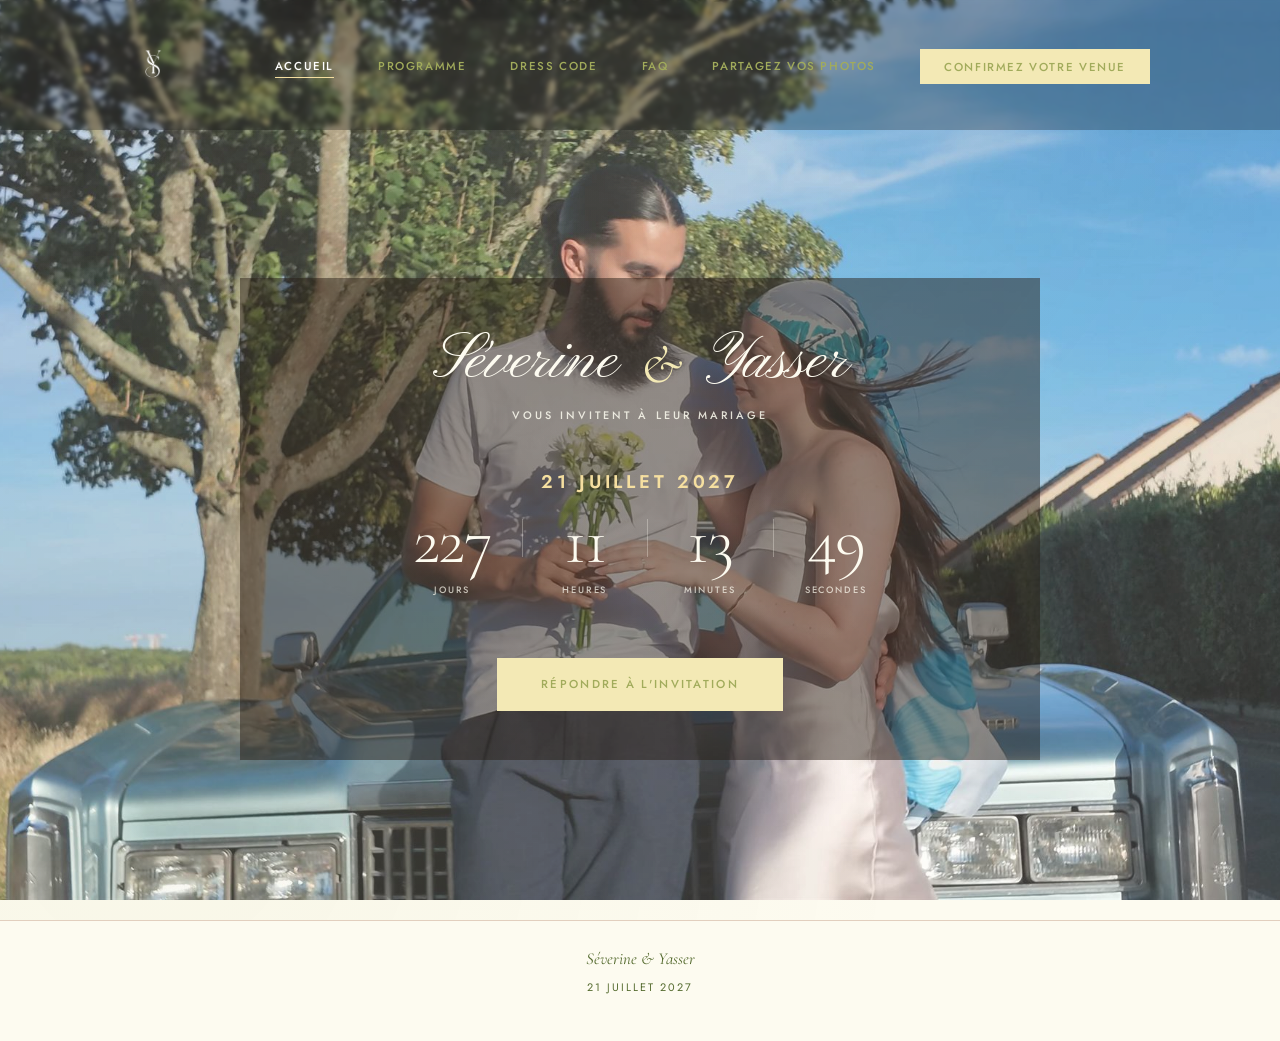
==== index.html @ d3757c20 "Header page d'accueil : fond noir 25% + flou au lieu du degrade Co-Authored-By: Claude Sonnet 5 <nor" ====
<!DOCTYPE html>
<html lang="fr">
<head>
  <meta charset="UTF-8">
  <meta name="viewport" content="width=device-width, initial-scale=1.0">
  <meta name="description" content="Mariage de Séverine et Yasser — 21 juillet 2027, Provence">
  <title>Séverine &amp; Yasser — Mariage</title>
  <link rel="preconnect" href="https://fonts.googleapis.com">
  <link rel="preconnect" href="https://fonts.gstatic.com" crossorigin>
  <link href="https://fonts.googleapis.com/css2?family=Pinyon+Script&family=Cormorant+Garamond:ital,wght@0,300;0,400;0,500;1,300;1,400&family=Jost:wght@300;400;500&display=swap" rel="stylesheet">
  <link rel="stylesheet" href="css/style.css?v=49">
  <link rel="preload" as="image" href="image couv pc.jpg" fetchpriority="high">
  <link rel="icon" type="image/png" href="logo.png">
</head>
<body class="hero-bg">

  <video id="hero-video" class="plein-ecran" autoplay muted loop playsinline webkit-playsinline preload="auto" disablePictureInPicture disableRemotePlayback controlsList="nodownload nofullscreen noremoteplayback noplaybackrate" tabindex="-1" aria-hidden="true">
    <source src="vidéo couleur.mp4" type="video/mp4">
  </video>
  <picture>
    <img id="hero-fallback" class="plein-ecran image-fond" src="image couv pc.jpg" alt="" aria-hidden="true" fetchpriority="high" decoding="async">
  </picture>

  <!-- ========== HEADER ========== -->
  <header class="header" id="header">
    <div class="header__inner">
      <a href="index.html" class="header__logo"><img src="logo.png" alt="Séverine &amp; Yasser" class="header__logo-img"></a>

      <nav class="nav" id="nav" aria-label="Navigation principale">
        <ul class="nav__list">
          <li><a href="index.html"     class="nav__link active" aria-current="page">Accueil</a></li>
          <li><a href="programme.html" class="nav__link">Programme</a></li>
          <li><a href="dresscode.html" class="nav__link">Dress Code</a></li>
          <li><a href="faq.html"       class="nav__link">FAQ</a></li>
          <li><a href="photos.html"    class="nav__link">Partagez vos photos</a></li>
          <li><a href="rsvp.html"      class="nav__link nav__link--cta">Confirmez votre venue</a></li>
        </ul>
      </nav>

      <button class="nav__toggle" id="navToggle"
              aria-label="Ouvrir le menu"
              aria-expanded="false"
              aria-controls="nav">
        <span></span><span></span><span></span>
      </button>
    </div>
  </header>

  <!-- ========== HERO ========== -->
  <main>
    <section class="hero">
      <div class="hero__content">

        <!-- À PERSONNALISER : prénoms des mariés -->
        <h1 class="hero__names">
          <span class="hero__name hero__name--l">Séverine</span>
          <span class="amp">&amp;</span>
          <span class="hero__name hero__name--r">Yasser</span>
        </h1>

        <p class="hero__subtitle">vous invitent à leur mariage</p>

        <p class="hero__date">21 Juillet 2027</p>

        <!-- Compte à rebours (mis à jour par js/main.js) -->
        <div class="countdown" id="countdown" aria-live="polite" aria-label="Compte à rebours">
          <div class="countdown__item">
            <span class="countdown__number" id="cd-days">--</span>
            <span class="countdown__label">Jours</span>
          </div>
          <div class="countdown__item">
            <span class="countdown__number" id="cd-hours">--</span>
            <span class="countdown__label">Heures</span>
          </div>
          <div class="countdown__item">
            <span class="countdown__number" id="cd-minutes">--</span>
            <span class="countdown__label">Minutes</span>
          </div>
          <div class="countdown__item">
            <span class="countdown__number" id="cd-seconds">--</span>
            <span class="countdown__label">Secondes</span>
          </div>
        </div>

        <a href="rsvp.html" class="btn btn--primary">Répondre à l'invitation</a>

      </div>
    </section>
  </main>

  <!-- ========== FOOTER ========== -->
  <footer class="footer footer--no-yellow">
    <div class="footer__inner">
      <p class="footer__names">Séverine &amp; Yasser</p>
      <p class="footer__date">21 Juillet 2027</p>
    </div>
  </footer>

  <script src="js/main.js?v=16"></script>
</body>
</html>
---- css/style.css ----
/* ======================================================
   Variables — charte graphique officielle
   ====================================================== */
:root {
  /* Fond / neutres */
  --c-cream:          #FDFBF0;   /* ivoire — fond principal, cartes, zones de lecture */
  --c-champagne:       #F3E9B5;   /* jaune pâle — fond secondaire, encadrés, bandeaux */
  --c-champagne-h:     #EADC96;   /* champagne, survol / plus soutenu */
  --c-sand-border:     #E7DFC0;   /* bordure discrète, dérivée de la charte */

  /* Verts */
  --c-green:           #7EA86A;   /* vert doux — éléments naturels, nav secondaire */
  --c-green-h:         #6B9257;   /* vert doux, survol */
  --c-olive:           #A1AB5B;   /* vert olive — accents, détails (hors boutons/hover, voir jaune beurre) */
  --c-olive-h:         #8A9449;   /* vert olive, survol */

  /* Jaune beurre — boutons & indicateurs de survol (remplace le vert olive sur ces éléments) */
  --c-beurre:          #F5DFA0;
  --c-beurre-h:        #EFD589;

  /* Bleu pastel */
  --c-blue-pastel:     #ACD1D5;   /* bleu pastel — respirations, fonds doux */
  --c-blue-pastel-h:   #8FC0C5;   /* bleu pastel, plus soutenu */

  /* Terre cuite */
  --c-terracotta:      #954E2A;   /* terre cuite — accents chaleureux, séparateurs, décor */
  --c-terracotta-h:    #7A3F21;   /* terre cuite, plus profonde */

  /* Bleu roi — valeur déjà existante du site, conservée pour les titres/labels/boutons */
  --c-blue:            #114477;

  /* Texte courant */
  --c-text:            #000000;   /* corps de texte */
  --c-text-mid:        #000000;
  --c-text-muted:      #000000;
  --c-white:           #FFFFFF;

  --f-serif: 'Cormorant Garamond', Georgia, serif;
  --f-title: 'Pinyon Script', Georgia, serif;
  --f-sans:  'Jost', 'Helvetica Neue', Arial, sans-serif;

  --header-h: 130px;
  --max-w:    1100px;
  --ease:     cubic-bezier(0.25, 0, 0.25, 1);
}

/* ======================================================
   Reset & Base
   ====================================================== */
*, *::before, *::after { box-sizing: border-box; margin: 0; padding: 0; }

html {
  font-size: 16px;
  scroll-behavior: smooth;
  -webkit-font-smoothing: antialiased;
  -moz-osx-font-smoothing: grayscale;
  overflow-x: hidden;
}

body {
  font-family: var(--f-sans);
  font-weight: 400;
  color: var(--c-text);
  background: var(--c-cream);
  line-height: 1.7;
  overflow-x: hidden;
}

a    { color: inherit; text-decoration: none; }
ul   { list-style: none; }
img  { display: block; max-width: 100%; height: auto; }

/* ======================================================
   Image de fond plein écran (page d'accueil)
   ====================================================== */
.plein-ecran {
  position: fixed;   /* "fixed" plutôt que "absolute" : reste calée sur tout
                         l'écran même quand la page défile (le pied de page
                         est plus bas que 100vh, "absolute" aurait laissé
                         réapparaître le fond en bas de page) */
  top: 0;
  left: 0;
  width: 100%;
  height: 100%;
  object-fit: cover;
  z-index: -1;
}

.image-fond {
  opacity: 0.8;
}

/* Vidéo du hero : jamais de contrôles ni de bouton Play visibles,
   même si le navigateur tente d'en afficher un par défaut.
   Reste invisible (opacity:0) tant que la lecture n'est pas CONFIRMÉE
   par JS (classe .is-playing) — même si iOS affichait malgré tout un
   bouton natif sur l'élément vidéo lui-même, il resterait invisible
   puisque tout l'élément l'est. L'image de secours en dessous assure
   qu'il n'y a jamais d'écran noir entre-temps. */
video.plein-ecran {
  pointer-events: none;
  opacity: 0;
  transition: opacity 0.5s ease;
}
video.plein-ecran.is-playing {
  opacity: 0.8;
}
video.plein-ecran::-webkit-media-controls,
video.plein-ecran::-webkit-media-controls-start-playback-button,
video.plein-ecran::-webkit-media-controls-play-button,
video.plein-ecran::-webkit-media-controls-overlay-play-button {
  display: none !important;
  -webkit-appearance: none;
  opacity: 0 !important;
  pointer-events: none !important;
}

/* Image de secours (1er visuel du hero) : visible par défaut, recouvre
   la vidéo tant que la lecture n'est pas confirmée. Masquée en JS dès
   que la vidéo démarre réellement (évènement "playing") — jamais
   d'écran noir ni de bouton Play visible entre-temps. */
#hero-fallback {
  pointer-events: none;
  transition: opacity 0.5s ease;
}
#hero-fallback.is-hidden {
  opacity: 0;
}

/* ======================================================
   Header
   ====================================================== */
.header {
  position: fixed;
  top: 0; left: 0; right: 0;
  height: var(--header-h);
  z-index: 100;
  transition: background 0.4s var(--ease), box-shadow 0.4s var(--ease);
}

.header--scrolled {
  background: rgba(253, 251, 240, 0.97);
  backdrop-filter: blur(8px);
  -webkit-backdrop-filter: blur(8px);
  box-shadow: 0 1px 0 var(--c-sand-border);
}

.header__inner {
  max-width: var(--max-w);
  margin: 0 auto;
  height: 100%;
  padding: 0 2.5rem;
  display: flex;
  align-items: center;
  justify-content: space-between;
}

.header__logo {
  font-family: var(--f-serif);
  font-size: 1.55rem;
  font-weight: 500;
  letter-spacing: 0.1em;
  color: var(--c-olive);
  transition: opacity 0.2s;
  display: flex;
  align-items: center;
}

.header__logo:hover { opacity: 0.75; }

.header__logo-img {
  display: block;
  height: 96px;
  width: auto;
}

/* Page d'accueil — header sur fond sombre, logo inversé en blanc
   pour rester lisible (comme le texte de nav dans ce contexte),
   et conservé plus grand que sur les autres pages (même ratio
   qu'auparavant : +30% par rapport au logo de base) */
body.hero-bg .header__logo-img {
  filter: brightness(0) invert(1);
  height: 120px;
}

/* Taille du logo uniforme sur toutes les pages desktop */
.header__logo img,
.nav__logo img,
img[alt="Séverine & Yasser"] {
  height: 68px !important;
  width: auto !important;
}

.nav__list {
  display: flex;
  align-items: center;
  gap: 2.75rem;
}

.nav__link {
  font-family: var(--f-sans);
  font-size: 0.72rem;
  font-weight: 500;
  letter-spacing: 0.14em;
  text-transform: uppercase;
  color: var(--c-olive);
  position: relative;
  transition: color 0.2s;
}

.nav__link::after {
  content: '';
  position: absolute;
  bottom: -4px;
  left: 0;
  width: 0;
  height: 1px;
  background: var(--c-beurre);
  transition: width 0.3s var(--ease);
}

.nav__link:hover,
.nav__link.active { color: var(--c-white); }

.nav__link:hover::after,
.nav__link.active::after { width: 100%; }

.nav__link--cta {
  background: var(--c-champagne);
  color: var(--c-olive) !important;
  padding: 0.6rem 1.5rem;
  border-radius: 0;
  transition: background 0.2s;
}

.nav__link--cta::after { display: none; }
.nav__link--cta:hover { background: var(--c-champagne-h); }

/* Mobile toggle */
.nav__toggle {
  display: none;
  flex-direction: column;
  gap: 5px;
  background: none;
  border: none;
  cursor: pointer;
  padding: 4px;
}

.nav__toggle span {
  display: block;
  width: 24px;
  height: 1.5px;
  background: var(--c-olive);
  transition: transform 0.3s, opacity 0.3s;
  transform-origin: center;
}

.nav__toggle--open span:nth-child(1) { transform: translateY(6.5px) rotate(45deg); }
.nav__toggle--open span:nth-child(2) { opacity: 0; }
.nav__toggle--open span:nth-child(3) { transform: translateY(-6.5px) rotate(-45deg); }

/* ======================================================
   Hero animations
   ====================================================== */
@keyframes fadeUp {
  from { opacity: 0; transform: translateY(22px); }
  to   { opacity: 1; transform: translateY(0); }
}

/* ======================================================
   Hero
   ====================================================== */
.hero {
  min-height: 100svh;
  min-height: 100vh;
  display: flex;
  align-items: center;
  justify-content: center;
  padding: calc(var(--header-h) + 3rem) 2rem 5rem;
  position: relative;
  overflow: hidden;
}

.hero::before {
  content: '';
  position: absolute;
  inset: 0;
  background-image:
    radial-gradient(circle at 50% 0%, rgba(243, 233, 181, 0.08) 0%, transparent 60%),
    radial-gradient(circle at 12% 88%, rgba(161, 171, 91, 0.05) 0%, transparent 55%),
    radial-gradient(circle at 88% 10%, rgba(17, 68, 119, 0.04) 0%, transparent 55%);
  pointer-events: none;
}

.hero__content {
  text-align: center;
  max-width: 800px;
  width: 100%;
  position: relative;
  z-index: 1;
  display: flex;
  flex-direction: column;
  align-items: center;
}

/* ── Animation d'entrée séquencée du hero ──────────── */

/* Réinitialise le stagger générique */
.hero__content > * { opacity: 1; animation: none; }

/* 1 — Prénoms : Séverine depuis gauche, Yasser depuis droite (en premier, pour davantage de présence) */
.hero__names    { opacity: 1; animation: none; }

.hero__name--l {
  opacity: 0;
  animation: hSlideL 1s cubic-bezier(0.16, 1, 0.3, 1) 0.2s forwards;
  will-change: transform;
}
.hero__name--r {
  opacity: 0;
  animation: hSlideR 1s cubic-bezier(0.16, 1, 0.3, 1) 0.2s forwards;
  will-change: transform;
}

/* 2 — "et" : pop au centre */
.hero__names .amp {
  opacity: 0;
  animation: hPop 0.75s cubic-bezier(0.34, 1.2, 0.64, 1) 0.9s forwards;
  will-change: transform;
}

/* 3 — Sous-titre : fondu vers le haut, juste sous le titre */
.hero__subtitle {
  opacity: 0;
  animation: hUp 0.9s cubic-bezier(0.16, 1, 0.3, 1) 1.3s forwards;
}

/* 3bis — Date : juste après le sous-titre, juste avant le countdown */
.hero__date {
  opacity: 0;
  animation: hUp 0.9s cubic-bezier(0.16, 1, 0.3, 1) 1.5s forwards;
}

/* 4 — Countdown : rebond en cascade */
.hero .countdown        { opacity: 1; animation: none; }
.hero .countdown__item  {
  opacity: 0;
  animation: hBounce 0.9s cubic-bezier(0.34, 1.2, 0.64, 1) forwards;
  will-change: transform;
}
.hero .countdown__item:nth-child(1) { animation-delay: 1.7s; }
.hero .countdown__item:nth-child(2) { animation-delay: 1.86s; }
.hero .countdown__item:nth-child(3) { animation-delay: 2.02s; }
.hero .countdown__item:nth-child(4) { animation-delay: 2.18s; }

/* 5 — Bouton : apparaît en dernier */
.hero .btn {
  opacity: 0;
  animation: hUp 1s cubic-bezier(0.16, 1, 0.3, 1) 2.6s forwards;
  will-change: transform;
}

/* ── Keyframes ─────────────────────────────────────── */
@keyframes hFade {
  from { opacity: 0; }
  to   { opacity: 1; }
}
@keyframes hScale {
  from { opacity: 0;    transform: scale(0.82); }
  to   { opacity: 0.85; transform: scale(1); }
}
@keyframes hSlideL {
  from { opacity: 0; transform: translateX(-65px); }
  to   { opacity: 1; transform: translateX(0); }
}
@keyframes hSlideR {
  from { opacity: 0; transform: translateX(65px); }
  to   { opacity: 1; transform: translateX(0); }
}
@keyframes hPop {
  from { opacity: 0; transform: scale(0.5); }
  to   { opacity: 1; transform: scale(1); }
}
@keyframes hUp {
  from { opacity: 0; transform: translateY(22px); }
  to   { opacity: 1; transform: translateY(0); }
}
@keyframes hBounce {
  0%   { opacity: 0; transform: translateY(28px); }
  55%  { opacity: 1; transform: translateY(-6px); }
  78%  { transform: translateY(2px); }
  100% { opacity: 1; transform: translateY(0); }
}

/* Accessibilité — réduit les animations si l'utilisateur le demande */
@media (prefers-reduced-motion: reduce) {
  .hero__subtitle, .hero__date,
  .hero__name--l, .hero__name--r, .hero__names .amp,
  .hero .countdown__item, .hero .btn {
    animation-duration: 1ms !important;
    animation-delay:    0ms !important;
    opacity: 1 !important;
    transform: none !important;
  }
  .page-hero__bg {
    transform: none !important;
  }
}

.hero__subtitle {
  font-family: var(--f-sans);
  font-size: 0.68rem;
  font-weight: 500;
  letter-spacing: 0.28em;
  text-transform: uppercase;
  color: var(--c-text-muted);
  margin-top: 0.35rem;
  margin-bottom: 0.75rem;
}

.hero__date {
  font-family: var(--f-sans);
  font-size: clamp(0.95rem, 2.6vw, 1.15rem);
  font-weight: 600;
  letter-spacing: 0.2em;
  text-transform: uppercase;
  color: var(--c-olive);
  text-align: center;
  margin-top: 30px;
  margin-bottom: 5px;
}

.hero__names {
  font-family: var(--f-title);
  font-size: clamp(2rem, 6vw, 4rem) !important;
  font-weight: 400;
  line-height: 1.15;
  color: var(--c-olive);
  letter-spacing: -0.01em;
}

.hero__name {
  display: inline-block;
}

.hero__names .amp {
  display: inline-block;
  font-family: var(--f-serif);
  font-style: italic;
  color: var(--c-olive);
  font-weight: 400;
  font-size: 0.85em;
  vertical-align: middle;
  margin: 0 0.15em;
}

/* ======================================================
   Countdown
   ====================================================== */
.countdown {
  display: flex;
  flex-wrap: nowrap;
  justify-content: center;
  align-items: flex-start;
  margin-top: 5px;
  margin-bottom: 3.75rem;
  width: 100%;
}

.countdown__item {
  display: flex;
  flex-direction: column;
  align-items: center;
  min-width: 0;   /* laisse l'item rétrécir sous sa taille de contenu naturelle
                     plutôt que de forcer un passage à la ligne */
  padding: 0 clamp(0.3rem, 2.4vw, 2rem);
  position: relative;
}

.countdown__item + .countdown__item::before {
  content: '';
  position: absolute;
  left: 0;
  top: 12px;
  height: 38px;
  width: 1px;
  background: var(--c-sand-border);
}

.countdown__number {
  font-family: var(--f-serif);
  font-size: clamp(1.3rem, 7vw, 4.2rem);
  font-weight: 300;
  line-height: 1;
  color: var(--c-olive);
  letter-spacing: -0.02em;
  min-width: 2ch;
  text-align: center;
  white-space: nowrap;
}

.countdown__label {
  font-family: var(--f-sans);
  font-size: clamp(0.42rem, 1.6vw, 0.58rem);
  font-weight: 500;
  letter-spacing: 0.2em;
  text-transform: uppercase;
  color: var(--c-text-muted);
  margin-top: 0.5rem;
  white-space: nowrap;
}

.countdown__done {
  font-family: var(--f-serif);
  font-size: 1.6rem;
  font-style: italic;
  color: var(--c-olive);
  margin-bottom: 3.75rem;
}

/* ======================================================
   Buttons
   ====================================================== */
.btn {
  display: inline-block;
  font-family: var(--f-sans);
  font-size: 0.72rem;
  font-weight: 500;
  letter-spacing: 0.2em;
  text-transform: uppercase;
  padding: 1.05rem 2.75rem;
  border: none;
  cursor: pointer;
  transition: background 0.25s, color 0.25s, transform 0.15s;
}

.btn:active { transform: translateY(1px); }

.btn--primary {
  background: var(--c-champagne);
  color: var(--c-olive);
}

.btn--primary:hover { background: var(--c-champagne-h); }

.btn--outline {
  background: var(--c-blue-pastel);
  color: var(--c-white);
  border: 1px solid var(--c-blue-pastel);
}

.btn--outline:hover {
  background: #8ab5ba;
  border-color: #8ab5ba;
  color: var(--c-white);
}

/* ======================================================
   Page hero — image de fond plein écran (Programme, Dress Code,
   FAQ, RSVP, Partagez vos photos)
   ====================================================== */
.page-hero {
  position: relative;
  height: 100vh;
  display: flex;
  align-items: center;
  justify-content: center;
  overflow: hidden;
  margin-top: 0 !important;
  padding-top: 0 !important;
}

.page-hero__bg {
  position: absolute;
  /* Légèrement plus grand que le conteneur (débord de 10% en haut/bas)
     pour laisser de la marge au léger effet de parallaxe ci-dessous
     sans jamais laisser apparaître de bord vide */
  top: -10%;
  left: 0;
  width: 100%;
  height: 120%;
  max-width: none;
  object-fit: cover;
  object-position: center center;
  image-rendering: -webkit-optimize-contrast;
  will-change: transform;
  z-index: 0;
}

.page-hero__bg--programme {
  object-position: center 70% !important;
}

.page-hero::after {
  content: '';
  position: absolute;
  inset: 0;
  background: rgba(0, 0, 0, 0.45);
  z-index: 1;
}

.page-hero__title {
  position: relative;
  z-index: 2;
  max-width: 900px;
  padding: 0 1.5rem;
  margin: 0 auto;
  text-align: center;
  text-wrap: balance;
  font-family: var(--f-title);
  font-weight: 400;
  font-size: 52px;
  line-height: 1.15;
  color: var(--c-white);
}

@media (max-width: 768px) {
  .page-hero {
    height: 220px !important;
    overflow: hidden !important;
    position: relative !important;
    margin-top: 0 !important;
    padding-top: 0 !important;
  }
  .page-hero::after {
    background: rgba(0, 0, 0, 0.55);
    position: absolute !important;
    top: 0 !important;
    left: 0 !important;
    width: 100% !important;
    height: 100% !important;
  }
  .page-hero__title {
    font-size: 28px;
  }
  .page-hero__bg {
    position: absolute !important;
    top: 0 !important;
    left: 0 !important;
    width: 100% !important;
    height: 100% !important;
    object-fit: cover !important;
  }

  .header__logo img,
  .nav__logo img,
  img[alt="Séverine & Yasser"] {
    height: 52px !important;
    width: auto !important;
  }
}

/* Header transparent au sommet des pages à héros photo : logo et
   icône menu inversés en blanc pour rester lisibles sur l'image
   sombre (une fois "header--scrolled" actif, ils retrouvent leur
   traitement normal sur fond clair). Sur mobile, seuls le logo et
   l'icône sont concernés — le tiroir de menu, lui, garde un fond
   clair et doit donc garder un texte foncé (voir plus bas). */
body:has(.page-hero) .header:not(.header--scrolled) .header__logo-img {
  filter: brightness(0) invert(1);
}
body:has(.page-hero) .header:not(.header--scrolled) .nav__toggle span {
  background: var(--c-white);
}
@media (min-width: 769px) {
  body:has(.page-hero) .header:not(.header--scrolled) .nav__link {
    color: var(--c-white);
  }
}

/* ======================================================
   Page banner (inner pages)
   ====================================================== */
.page-banner {
  padding: calc(var(--header-h) + 5rem) 2rem 5rem;
  text-align: center;
  position: relative;
  background: linear-gradient(180deg, var(--c-champagne) 0%, var(--c-cream) 100%);
}

/* Programme, Dress Code, FAQ, RSVP, Photos — fond jaune beurre uni #F5DFA0, sans dégradé, identique partout */
.page-banner--programme,
.page-banner--dresscode,
.page-banner--faq,
.page-banner--rsvp,
.page-banner--photos {
  background: var(--c-beurre);
}
.page-banner--programme .page-banner__title {
  color: var(--c-olive);
}

/* Titre "Programme de la journée" — tenu sur une seule ligne, même
   police/taille/couleur/style sur tout le titre (voir .page-banner__title).
   Sélecteur à 2 classes pour primer sur .page-banner__title (même
   spécificité sinon, et .page-banner__title est déclaré plus bas). */
.page-banner__title--programme.page-banner__title {
  white-space: nowrap;
  font-size: clamp(1.35rem, 6vw, 5rem);
}

/* Mobile — même taille max que le titre de "Confirmez votre venue"
   (2.75rem), adaptée à la baisse sur les très petits écrans pour
   que la phrase plus longue tienne sans toucher les bords */
@media (max-width: 768px) {
  .page-banner__title--programme.page-banner__title {
    font-size: clamp(1.3rem, 9vw, 2.75rem);
  }
}

/* Programme, Dress Code, FAQ, RSVP, Photos — fond blanc uniforme, sans
   dégradé ni fond crème/beige, du bandeau jusqu'au footer (scopé à
   body.flat-bg pour ne pas affecter les autres pages). Le jaune beurre
   est réservé au footer uniquement (voir règle .footer de base). */
body.flat-bg {
  background: #FFFFFF;
}
body.flat-bg .page-banner,
body.flat-bg .section {
  background: #FFFFFF;
}
body.flat-bg .header--scrolled {
  background: #FFFFFF;
  backdrop-filter: none;
  -webkit-backdrop-filter: none;
}

.page-banner::after {
  content: '';
  position: absolute;
  bottom: 0;
  left: 50%;
  transform: translateX(-50%);
  width: 60px;
  height: 1px;
  background: var(--c-olive);
  opacity: 0.5;
}

/* Programme, Dress Code, FAQ, RSVP, Photos — la ligne de séparation est
   remplacée par la branche d'olivier déjà utilisée sur le site */
.page-banner--programme::after,
.page-banner--dresscode::after,
.page-banner--faq::after,
.page-banner--rsvp::after,
.page-banner--photos::after {
  display: none;
}

.page-banner__subtitle {
  /* Même police que la date de l'accueil (.hero__date) */
  font-family: var(--f-sans);
  font-size: 1.05rem;
  font-style: italic;
  font-weight: 400;
  color: var(--c-text-muted);
  letter-spacing: 0.03em;
  margin-top: 0.4rem;
}

.page-banner__olive {
  display: block;
  height: 112px;
  width: auto;
  margin: 1.5rem auto 0;
  background: none;
  opacity: 0.6;
  /* Le fichier source a un léger matte blanc sur ses bords semi-transparents ;
     multiply le fait disparaître dans le fond de la page sans retoucher l'image */
  mix-blend-mode: multiply;
}

/* Page Programme — olivier centré horizontalement et verticalement
   dans le bandeau, légèrement plus grand qu'ailleurs sur le site */
.page-banner--programme {
  display: flex;
  flex-direction: column;
  align-items: center;
  justify-content: center;
}

.page-banner--programme .page-banner__olive {
  height: 144px;
  margin: 2rem auto 0;
}

/* Programme, Dress Code, FAQ, RSVP, Photos — espace réduit entre l'olivier
   et le début du contenu (timeline / polaroïds / accordéon / formulaire) */
.page-banner--programme,
.page-banner--dresscode,
.page-banner--faq,
.page-banner--rsvp,
.page-banner--photos {
  padding-bottom: 0.25rem;
}

.page-banner--programme + .section,
.page-banner--dresscode + .section,
.page-banner--faq + .section,
.page-banner--rsvp + .rsvp-section,
.page-banner--photos + .section {
  padding-top: 0.25rem;
}

.page-banner--programme + .section .timeline {
  margin-top: 0.25rem;
}

.page-banner--dresscode + .section .polaroid-grid {
  margin-top: 0.25rem;
}

.page-banner--faq + .section .accordion {
  margin-top: 0.25rem;
}

.page-banner--photos + .section .photo-upload {
  margin-top: 0.25rem;
}

.page-banner__eyebrow {
  font-size: 0.68rem;
  font-weight: 500;
  letter-spacing: 0.28em;
  text-transform: uppercase;
  color: var(--c-olive);
  margin-bottom: 0.9rem;
}

.page-banner__title {
  font-family: var(--f-title);
  font-size: clamp(2.75rem, 7vw, 5rem);
  font-weight: 400;
  color: var(--c-olive);
  line-height: 1.1;
}

/* ======================================================
   Sections (inner pages)
   ====================================================== */
.section {
  max-width: var(--max-w);
  margin: 0 auto;
  padding: 5rem 2.5rem;
}

.section + .section {
  border-top: 1px solid var(--c-sand-border);
}

.section__label {
  font-size: 0.65rem;
  font-weight: 500;
  letter-spacing: 0.25em;
  text-transform: uppercase;
  color: var(--c-olive);
  margin-bottom: 0.75rem;
}

.section__title {
  font-family: var(--f-title);
  font-size: clamp(1.9rem, 4vw, 2.8rem);
  font-weight: 400;
  color: var(--c-olive);
  margin-bottom: 2rem;
  line-height: 1.15;
}

.section__body {
  font-size: 1rem;
  color: var(--c-text-mid);
  max-width: 600px;
  line-height: 1.8;
}

.section__body p + p { margin-top: 1rem; }

/* Info grid */
.info-grid {
  display: grid;
  grid-template-columns: repeat(auto-fit, minmax(260px, 1fr));
  gap: 2.5rem 4rem;
  margin-top: 3rem;
}

.info-block__label {
  font-size: 0.65rem;
  font-weight: 500;
  letter-spacing: 0.22em;
  text-transform: uppercase;
  color: var(--c-text-muted);
  margin-bottom: 0.4rem;
}

.info-block__value {
  font-family: var(--f-serif);
  font-size: 1.2rem;
  font-weight: 400;
  color: var(--c-olive);
  line-height: 1.4;
}

.info-block__detail {
  font-size: 0.88rem;
  color: var(--c-text-mid);
  margin-top: 0.25rem;
  line-height: 1.6;
}

/* Programme timeline */
.timeline {
  margin-top: 2.5rem;
  max-width: 640px;
}

.timeline__item {
  padding: 1.75rem 0;
  border-bottom: 1px solid var(--c-white);
}

.timeline__item:first-child { padding-top: 0; }
.timeline__item:last-child  { border-bottom: none; padding-bottom: 0; }

.timeline__heading {
  display: inline-flex;
  align-items: center;
  gap: 0.5rem;
  background: #ACD1D5;
  border-radius: 0;
  padding: 0.55rem 1rem;
  font-family: var(--f-serif);
  font-size: 1.1rem;
  font-weight: 400;
  color: var(--c-white);
  letter-spacing: 0.01em;
}

@media (max-width: 768px) {
  .timeline__heading {
    display: flex;
    width: 100%;
    box-sizing: border-box;
  }
}

.timeline__heading b {
  font-weight: 600;
}

.timeline__desc {
  font-size: 0.9rem;
  color: var(--c-text-mid);
  margin-top: 0.4rem;
  line-height: 1.65;
}

.timeline__map-link {
  display: inline-block;
  font-family: var(--f-sans);
  font-size: 0.62rem;
  font-weight: 500;
  letter-spacing: 0.14em;
  text-transform: uppercase;
  color: var(--c-olive);
  border: 1px solid var(--c-olive);
  padding: 0.5rem 1.1rem;
  margin-top: 0.7rem;
  transition: background 0.2s, color 0.2s;
}

.timeline__map-link:hover {
  background: var(--c-olive);
  color: var(--c-cream);
}

.timeline__item--venue .timeline__heading::before {
  content: '';
  flex-shrink: 0;
  width: 14px;
  height: 14px;
  background-image: url("data:image/svg+xml,%3Csvg xmlns='http://www.w3.org/2000/svg' viewBox='0 0 24 24' fill='none' stroke='%23FFFFFF' stroke-width='2' stroke-linecap='round' stroke-linejoin='round'%3E%3Cpath d='M12 21s-7-7.11-7-12a7 7 0 0 1 14 0c0 4.89-7 12-7 12z'/%3E%3Ccircle cx='12' cy='9' r='2.5'/%3E%3C/svg%3E");
  background-repeat: no-repeat;
  background-size: contain;
}

/* RSVP Form */
.rsvp-section {
  max-width: 680px;
  margin: 0 auto;
  padding: 5rem 2.5rem 7rem;
}

.form-group {
  margin-bottom: 1.75rem;
}

.form-label {
  display: block;
  font-size: 0.68rem;
  font-weight: 500;
  letter-spacing: 0.18em;
  text-transform: uppercase;
  color: var(--c-olive);
  margin-bottom: 0.6rem;
}

.form-input,
.form-select,
.form-textarea {
  width: 100%;
  font-family: var(--f-sans);
  font-size: 0.95rem;
  font-weight: 400;
  color: var(--c-text);
  background: var(--c-white);
  border: 1px solid var(--c-sand-border);
  border-radius: 0;
  padding: 0.85rem 1rem;
  outline: none;
  transition: border-color 0.2s;
  appearance: none;
  -webkit-appearance: none;
}

.form-input:focus,
.form-select:focus,
.form-textarea:focus {
  border-color: var(--c-olive);
}

.form-textarea {
  resize: vertical;
  min-height: 110px;
}

.form-select {
  background-image: url("data:image/svg+xml,%3Csvg xmlns='http://www.w3.org/2000/svg' width='12' height='8' viewBox='0 0 12 8'%3E%3Cpath d='M1 1l5 5 5-5' stroke='%238C9270' stroke-width='1.5' fill='none' stroke-linecap='round'/%3E%3C/svg%3E");
  background-repeat: no-repeat;
  background-position: right 1rem center;
  padding-right: 2.5rem;
  cursor: pointer;
}

.form-row {
  display: grid;
  grid-template-columns: 1fr 1fr;
  gap: 1.25rem;
}

.form-hint {
  font-size: 0.78rem;
  color: var(--c-text-muted);
  margin-top: 0.4rem;
}

.form-divider {
  border: none;
  border-top: 1px solid var(--c-sand-border);
  margin: 2.5rem 0;
}

.form-section-title {
  font-family: var(--f-serif);
  font-size: 1.5rem;
  font-weight: 400;
  color: var(--c-olive);
  margin-bottom: 1.5rem;
}

/* Radio / Checkbox group */
.radio-group,
.checkbox-group {
  display: flex;
  flex-wrap: wrap;
  gap: 0.75rem;
  margin-top: 0.5rem;
}

.radio-option,
.checkbox-option {
  display: flex;
  align-items: center;
  gap: 0.6rem;
  cursor: pointer;
  font-size: 0.9rem;
  color: var(--c-text-mid);
  padding: 0.6rem 1.1rem;
  border: 1px solid var(--c-sand-border);
  border-radius: 0;
  transition: border-color 0.2s, background 0.2s;
  user-select: none;
}

.radio-option input,
.checkbox-option input {
  position: absolute;
  opacity: 0;
  width: 0;
  height: 0;
}

.radio-option:has(input:checked),
.checkbox-option:has(input:checked) {
  border-color: var(--c-olive);
  background: rgba(161, 171, 91, 0.08);
  color: var(--c-olive);
}

.radio-option--absent:has(input:checked),
.checkbox-option--absent:has(input:checked) {
  border-color: var(--c-text-muted);
  background: rgba(140, 146, 112, 0.08);
  color: var(--c-text-muted);
}

.form-submit {
  margin-top: 2.5rem;
  text-align: center;
}

/* ======================================================
   Partage de photos
   ====================================================== */
.photo-upload {
  max-width: 460px;
  margin: 0 auto;
  text-align: center;
}

.photo-upload__intro {
  font-size: 1rem;
  color: var(--c-text-mid);
  line-height: 1.8;
  margin-bottom: 0.5rem;
}

.photo-upload__hint {
  font-size: 0.78rem;
  color: var(--c-text-muted);
  letter-spacing: 0.02em;
  margin-bottom: 2rem;
}

.photo-upload__input {
  position: absolute;
  width: 1px;
  height: 1px;
  padding: 0;
  margin: -1px;
  overflow: hidden;
  clip: rect(0, 0, 0, 0);
  white-space: nowrap;
  border: 0;
}

.photo-upload__previews {
  display: grid;
  grid-template-columns: repeat(auto-fill, minmax(84px, 1fr));
  gap: 0.65rem;
  margin-top: 1.25rem;
}

.photo-upload__preview {
  position: relative;
  aspect-ratio: 1 / 1;
  border-radius: 0;
  overflow: hidden;
  background: var(--c-sand-border);
  box-shadow: 0 2px 8px rgba(17, 68, 119, 0.08);
}

.photo-upload__preview-open {
  display: block;
  width: 100%;
  height: 100%;
  padding: 0;
  border: none;
  background: none;
  cursor: pointer;
}

.photo-upload__preview-open:focus-visible {
  outline: 2px solid var(--c-olive);
  outline-offset: -2px;
}

.photo-upload__preview img {
  width: 100%;
  height: 100%;
  object-fit: cover;
  display: block;
  pointer-events: none;
}

.photo-upload__preview-select {
  position: absolute;
  top: 5px;
  left: 5px;
  width: 22px;
  height: 22px;
  z-index: 2;
  cursor: pointer;
}

.photo-upload__preview-select input {
  position: absolute;
  inset: 0;
  width: 100%;
  height: 100%;
  margin: 0;
  opacity: 0;
  cursor: pointer;
}

.photo-upload__preview-checkmark {
  position: absolute;
  inset: 0;
  border-radius: 50%;
  background: rgba(38, 28, 20, 0.45);
  border: 1.5px solid rgba(253, 251, 240, 0.85);
  transition: background 0.15s, border-color 0.15s;
}

.photo-upload__preview-checkmark::after {
  content: '';
  position: absolute;
  top: 48%;
  left: 50%;
  width: 5px;
  height: 9px;
  border: solid var(--c-white);
  border-width: 0 2px 2px 0;
  transform: translate(-50%, -60%) rotate(45deg);
  opacity: 0;
}

.photo-upload__preview-select input:checked ~ .photo-upload__preview-checkmark {
  background: var(--c-olive);
  border-color: var(--c-olive);
}

.photo-upload__preview-select input:checked ~ .photo-upload__preview-checkmark::after {
  opacity: 1;
}

.photo-upload__bulk-bar {
  display: flex;
  align-items: center;
  justify-content: center;
  gap: 1rem;
  margin-top: 1.1rem;
  font-size: 0.82rem;
  color: var(--c-text-mid);
}

.photo-upload__bulk-bar[hidden] {
  display: none;
}

.photo-upload__bulk-remove {
  font-family: var(--f-sans);
  font-size: 0.68rem;
  font-weight: 500;
  letter-spacing: 0.1em;
  text-transform: uppercase;
  color: var(--c-olive);
  background: none;
  border: 1px solid var(--c-olive);
  border-radius: 0;
  padding: 0.4rem 0.9rem;
  cursor: pointer;
  transition: background 0.2s, color 0.2s;
}

.photo-upload__bulk-remove:hover {
  background: var(--c-olive);
  color: var(--c-white);
}

.photo-upload__preview-remove {
  position: absolute;
  top: 5px;
  right: 5px;
  width: 22px;
  height: 22px;
  border-radius: 50%;
  border: none;
  background: rgba(38, 28, 20, 0.62);
  color: var(--c-white);
  font-size: 0.95rem;
  line-height: 1;
  cursor: pointer;
  display: flex;
  align-items: center;
  justify-content: center;
  transition: background 0.2s;
}

.photo-upload__preview-remove:hover,
.photo-upload__preview-remove:focus-visible {
  background: var(--c-olive);
}

.photo-upload__status {
  display: none;
  margin-top: 1.1rem;
  font-size: 0.85rem;
  color: var(--c-olive);
}

.photo-upload__progress {
  margin-top: 1.25rem;
}

.photo-upload__progress-bar {
  width: 100%;
  height: 6px;
  border-radius: 3px;
  background: var(--c-sand-border);
  overflow: hidden;
}

.photo-upload__progress-fill {
  width: 0%;
  height: 100%;
  background: var(--c-olive);
  transition: width 0.25s ease;
}

.photo-upload__progress-text {
  margin-top: 0.55rem;
  font-size: 0.82rem;
  color: var(--c-text-mid);
}

.photo-upload__preview-status {
  position: absolute;
  bottom: 5px;
  right: 5px;
  width: 22px;
  height: 22px;
  border-radius: 50%;
  z-index: 3;
  display: flex;
  align-items: center;
  justify-content: center;
  font-size: 0.75rem;
  line-height: 1;
  color: var(--c-white);
  opacity: 0;
  transform: scale(0.6);
  transition: opacity 0.15s, transform 0.15s;
  pointer-events: none;
}

.photo-upload__preview-status--success,
.photo-upload__preview-status--error {
  opacity: 1;
  transform: scale(1);
}

.photo-upload__preview-status--success {
  background: var(--c-green);
}

.photo-upload__preview-status--error {
  background: var(--c-terracotta);
}

.photo-upload__preview--uploading img {
  opacity: 0.55;
}

.photo-upload__submit {
  margin-top: 2rem;
}

.photo-upload__success {
  display: none;
  text-align: center;
  padding: 2rem 0;
}

.photo-upload__success p:first-of-type {
  font-family: var(--f-serif);
  font-size: 1.7rem;
  font-style: italic;
  color: var(--c-olive);
  margin-bottom: 0.6rem;
}

.photo-upload__success p:last-of-type {
  font-size: 0.9rem;
  color: var(--c-text-muted);
}

/* ======================================================
   Footer
   ====================================================== */
.footer {
  padding: 1.5rem 2rem;
  background: #F3E9B5;
  border-top: 1px solid rgba(149, 78, 42, 0.25);
  text-align: center;
}

.footer__inner {
  max-width: var(--max-w);
  margin: 0 auto;
  display: flex;
  flex-direction: column;
  align-items: center;
  gap: 0.3rem;
}

.footer__names {
  font-family: var(--f-serif);
  font-size: 1.05rem;
  font-weight: 400;
  font-style: italic;
  color: #556B2F;
}

.footer__date {
  font-size: 0.68rem;
  letter-spacing: 0.18em;
  text-transform: uppercase;
  color: #556B2F;
}

.footer--no-yellow {
  background: transparent;
}

/* ======================================================
   Page d'accueil avec image de fond — lisibilité du texte
   (tout est scopé à body.hero-bg pour ne pas affecter
   les autres pages, qui n'ont pas l'image de fond)
   ====================================================== */
body.hero-bg {
  padding-top: 20px;
  padding-bottom: 20px;
}

body.hero-bg .header {
  background: rgba(0,0,0,0.25) !important;
  backdrop-filter: blur(2px) !important;
}

body.hero-bg .header__logo,
body.hero-bg .nav__link {
  color: var(--c-olive);
}
body.hero-bg .nav__link:hover,
body.hero-bg .nav__link.active {
  color: var(--c-white);
}
body.hero-bg .nav__toggle span {
  background: var(--c-olive);
}

body.hero-bg .hero__content {
  background: rgba(38, 28, 20, 0.48);
  padding: 3rem 2rem;
  border-radius: 0;
}
body.hero-bg .hero__subtitle {
  color: rgba(253, 251, 240, 0.85);
}
body.hero-bg .hero__date {
  color: var(--c-beurre);
}
body.hero-bg .hero__names {
  color: var(--c-cream);
}
body.hero-bg .hero__names .amp {
  color: var(--c-champagne);
}
body.hero-bg .countdown__number {
  color: var(--c-cream);
}
body.hero-bg .countdown__label {
  color: rgba(253, 251, 240, 0.7);
}
body.hero-bg .countdown__item + .countdown__item::before {
  background: rgba(253, 251, 240, 0.3);
}
body.hero-bg .countdown__done {
  color: var(--c-champagne);
}

/* Footer identique sur toutes les pages, y compris l'accueil
   (fond #F3E9B5 / texte #556B2F — voir règles .footer de base) */

/* ======================================================
   Responsive
   ====================================================== */
@media (max-width: 768px) {
  :root { --header-h: 128px; }

  body.hero-bg { padding-top: 0; padding-bottom: 0; }

  body.hero-bg .header {
    background: transparent !important;
    opacity: 0.85 !important;
  }

  .hero { padding: 0; min-height: 100dvh; }

  body.hero-bg .hero__content {
    width: 100%;
    min-height: 100dvh;
    max-width: none;
    margin: 0;
    border-radius: 0;
    padding: calc(var(--header-h) + 2rem) 1.25rem 2rem;
    justify-content: center;
  }

  .nav__toggle { display: flex; }

  .nav {
    position: fixed;
    top: var(--header-h);
    left: 0; right: 0;
    background: rgba(253, 251, 240, 0.98);
    backdrop-filter: blur(8px);
    border-top: 1px solid var(--c-sand-border);
    padding: 2rem 2.5rem 2.5rem;
    transform: translateY(-8px);
    opacity: 0;
    visibility: hidden;
    transition: transform 0.35s var(--ease), opacity 0.35s, visibility 0.35s;
  }

  .nav--open {
    transform: translateY(0);
    opacity: 1;
    visibility: visible;
  }

  .nav__list {
    flex-direction: column;
    align-items: flex-start;
    gap: 1.5rem;
  }

  .nav__link { font-size: 0.9rem; }

  .nav__link--cta {
    display: inline-block;
    margin-top: 0.5rem;
  }

  /* Le menu mobile déroulant a toujours un fond clair (voir .nav ci-dessus),
     y compris sur la page d'accueil (body.hero-bg) : le blanc au survol
     (voir .nav__link:hover plus haut) n'y serait pas lisible, on garde
     donc un vert plus soutenu dans ce contexte précis */
  body.hero-bg .nav__link {
    color: var(--c-olive);
  }
  .nav__link:hover,
  .nav__link.active {
    color: var(--c-olive-h);
  }
  body.hero-bg .nav__link:hover,
  body.hero-bg .nav__link.active {
    color: var(--c-olive-h);
  }

  .countdown__item + .countdown__item::before {
    top: 10px;
    height: 32px;
  }

  .form-row { grid-template-columns: 1fr; }

  .section { padding: 3.5rem 1.5rem; }
  .rsvp-section { padding: 3.5rem 1.5rem 5rem; }
}

@media (max-width: 480px) {
  .countdown__label { letter-spacing: 0.1em; }

  .page-banner { padding: calc(var(--header-h) + 3rem) 1.5rem 3.5rem; }

  body.hero-bg .hero__content { padding: 1.75rem 1rem; }
}

/* ======================================================
   Bandeau — animation d'entrée au chargement
   ====================================================== */
@keyframes bannerIn {
  from { opacity: 0; transform: translateY(20px); }
  to   { opacity: 1; transform: translateY(0); }
}

.page-banner .page-banner__eyebrow {
  animation: bannerIn 0.75s cubic-bezier(0.25, 0, 0.25, 1) 0.15s both;
}

.page-banner .page-banner__title {
  animation: bannerIn 0.95s cubic-bezier(0.16, 1, 0.3, 1) 0.35s both;
}

.page-banner .page-banner__subtitle {
  animation: bannerIn 0.9s cubic-bezier(0.16, 1, 0.3, 1) 0.5s both;
}

@keyframes bannerInOlive {
  from { opacity: 0;   transform: translateY(20px); }
  to   { opacity: 0.6; transform: translateY(0); }
}

.page-banner .page-banner__olive {
  animation: bannerInOlive 0.9s cubic-bezier(0.16, 1, 0.3, 1) 0.65s both;
}

/* Parallaxe sur le bandeau (valeur injectée par JS via --px) */
.page-banner {
  overflow: hidden;
  will-change: transform;
}

/* ======================================================
   Scroll reveal — base
   ====================================================== */
[data-reveal] {
  opacity: 0;
  transform: translateY(28px);
  transition:
    opacity   0.7s ease        var(--reveal-delay, 0s),
    transform 0.75s cubic-bezier(0.16, 1, 0.3, 1) var(--reveal-delay, 0s);
  will-change: transform;
}

[data-reveal].is-visible {
  opacity: 1;
  transform: none;
}

/* Variante — glissement depuis la gauche (timeline) */
[data-reveal="left"] {
  transform: translateX(-24px);
}

/* Variante — polaroïds (règlent dans leur inclinaison finale) */
[data-reveal="polaroid-l"] {
  transform: translateY(30px) rotate(-5deg) scale(0.92);
  transition:
    opacity   0.8s ease                          var(--reveal-delay, 0s),
    transform 1.1s cubic-bezier(0.34, 1.15, 0.64, 1) var(--reveal-delay, 0s);
}

[data-reveal="polaroid-r"] {
  transform: translateY(30px) rotate(5deg) scale(0.92);
  transition:
    opacity   0.8s ease                          var(--reveal-delay, 0s),
    transform 1.1s cubic-bezier(0.34, 1.15, 0.64, 1) var(--reveal-delay, 0s);
}

/* Animation d'apparition des items (is-visible géré en JS) */
.timeline__item[data-reveal] {
  transform: translateX(-12px);
}
.timeline__item[data-reveal].is-visible {
  transform: none;
}

/* ======================================================
   Dress code / Galerie — Polaroïds
   ====================================================== */
.gallery-title {
  font-family: var(--f-serif);
  font-style: italic;
  font-size: 1.4rem;
  font-weight: 400;
  color: var(--c-text-mid);
  text-align: center;
  margin-bottom: 0.5rem;
}

.gallery-section {
  background: rgba(172, 209, 213, 0.22);
}

.polaroid-grid {
  display: flex;
  justify-content: center;
  align-items: flex-start;
  gap: 3.5rem;
  flex-wrap: wrap;
  margin: 2.5rem 0 3rem;
}

.polaroid-wrapper {
  display: flex;
  flex-direction: column;
  align-items: center;
  gap: 0.9rem;
}

.polaroid-label {
  font-family: var(--f-serif);
  font-size: 1.9rem;
  font-weight: 400;
  font-style: italic;
  color: var(--c-olive);
  letter-spacing: 0.01em;
}

.polaroid {
  background: var(--c-white);
  padding: 12px 12px 52px;
  box-shadow:
    0 6px 24px rgba(17, 68, 119, 0.10),
    0 2px 6px  rgba(17, 68, 119, 0.05);
  width: 300px;
  transition: transform 0.4s var(--ease), box-shadow 0.4s var(--ease);
  will-change: transform;
}

.polaroid--left  { transform: rotate(-2.5deg); }
.polaroid--right { transform: rotate(2deg); }

.polaroid:hover {
  transform: rotate(0deg) scale(1.03) !important;
  box-shadow:
    0 16px 48px rgba(17, 68, 119, 0.13),
    0 4px 12px  rgba(17, 68, 119, 0.07);
}

.polaroid img {
  width: 100%;
  height: 360px;
  object-fit: cover;
  display: block;
}

/* Variante sans marge — photo collée aux 4 bords du Polaroid (page Dress Code) */
.polaroid--flush {
  padding: 0;
  height: 360px;
}

.polaroid--flush img {
  width: 100%;
  height: 100%;
  object-fit: cover;
  display: block;
}

.dresscode-text {
  max-width: 560px;
  margin: 0 auto;
  text-align: center;
}

/* ======================================================
   Responsive — nouveaux composants
   ====================================================== */
@media (max-width: 768px) {
  .polaroid-grid {
    gap: 2.5rem;
  }

  .polaroid {
    width: 260px;
  }

  .polaroid img { height: 310px; }

  .polaroid--flush { height: 310px; }

  .timeline { max-width: 100%; }
}

@media (max-width: 480px) {
  .polaroid {
    width: 220px;
    padding: 10px 10px 44px;
  }

  .polaroid img { height: 260px; }

  .polaroid--flush {
    padding: 0;
    height: 260px;
  }

  .polaroid-label { font-size: 1.6rem; }
}

/* ======================================================
   Accordion — FAQ
   ====================================================== */
.accordion {
  max-width: 700px;
  margin-top: 2.5rem;
}

.accordion__item {
  border-top: 1px solid var(--c-blue-pastel);
}

.accordion__item:last-child {
  border-bottom: 1px solid var(--c-blue-pastel);
}

.accordion__btn {
  width: 100%;
  display: flex;
  justify-content: space-between;
  align-items: center;
  gap: 1.25rem;
  background: none;
  border: none;
  padding: 1.4rem 0;
  font-family: var(--f-serif);
  font-size: 1.1rem;
  font-weight: 400;
  color: var(--c-text);
  text-align: left;
  cursor: pointer;
  transition: color 0.25s;
}

.accordion__btn:hover { color: var(--c-beurre); }

.accordion__btn[aria-expanded="true"] { color: var(--c-beurre); }

.accordion__icon {
  flex-shrink: 0;
  width: 20px;
  height: 20px;
  position: relative;
  color: inherit;
}

.accordion__icon::before,
.accordion__icon::after {
  content: '';
  position: absolute;
  top: 50%;
  left: 50%;
  background: currentColor;
  transform: translate(-50%, -50%);
  transition: transform 0.35s var(--ease), opacity 0.3s;
}

.accordion__icon::before {
  width: 12px;
  height: 1.5px;
}

.accordion__icon::after {
  width: 1.5px;
  height: 12px;
}

.accordion__btn[aria-expanded="true"] .accordion__icon::after {
  transform: translate(-50%, -50%) rotate(90deg);
  opacity: 0;
}

.accordion__body {
  overflow: hidden;
  max-height: 0;
  transition: max-height 0.45s cubic-bezier(0.25, 0, 0.25, 1);
}

.accordion__body p {
  font-size: 0.95rem;
  color: var(--c-text-mid);
  line-height: 1.8;
  padding-bottom: 1.5rem;
}

/* ======================================================
   Lightbox — agrandissement des photos avant envoi
   ====================================================== */
.lightbox {
  display: none;
  position: fixed;
  inset: 0;
  z-index: 1000;
  align-items: center;
  justify-content: center;
  background: rgba(20, 15, 10, 0.92);
}

.lightbox--open {
  display: flex;
}

.lightbox__image {
  max-width: 88vw;
  max-height: 82vh;
  object-fit: contain;
  box-shadow: 0 20px 60px rgba(0, 0, 0, 0.4);
}

.lightbox__close,
.lightbox__nav {
  position: absolute;
  background: rgba(253, 251, 240, 0.12);
  border: 1px solid rgba(253, 251, 240, 0.4);
  color: var(--c-cream);
  border-radius: 50%;
  cursor: pointer;
  display: flex;
  align-items: center;
  justify-content: center;
  transition: background 0.2s;
}

.lightbox__close:hover,
.lightbox__nav:hover,
.lightbox__close:focus-visible,
.lightbox__nav:focus-visible {
  background: rgba(253, 251, 240, 0.25);
}

.lightbox__close {
  top: 1.25rem;
  right: 1.25rem;
  width: 40px;
  height: 40px;
  font-size: 1.3rem;
}

.lightbox__nav {
  top: 50%;
  transform: translateY(-50%);
  width: 46px;
  height: 46px;
  font-size: 1.6rem;
}

.lightbox__nav--prev { left: 1rem; }
.lightbox__nav--next { right: 1rem; }

.lightbox__nav[hidden] { display: none; }

@media (max-width: 520px) {
  .lightbox__nav {
    width: 38px;
    height: 38px;
    font-size: 1.3rem;
  }
  .lightbox__close {
    width: 34px;
    height: 34px;
    top: 0.75rem;
    right: 0.75rem;
  }
}

/* ======================================================
   Pop-up date limite RSVP
   ====================================================== */
#popup-deadline {
  display: none;
  position: fixed;
  top: 0; left: 0;
  width: 100%; height: 100%;
  background: rgba(0,0,0,0.5);
  z-index: 99999;
  justify-content: center;
  align-items: center;
  backdrop-filter: blur(4px);
}
#popup-deadline.visible {
  display: flex;
}
#popup-carte {
  background: var(--c-cream);
  padding: 60px 50px;
  max-width: 420px;
  width: 90%;
  text-align: center;
  position: relative;
}
#popup-separateur {
  width: 40px;
  height: 1px;
  background: var(--c-olive);
  margin: 0 auto 30px;
}
#popup-titre {
  font-family: var(--f-sans);
  font-size: 11px;
  letter-spacing: 3px;
  text-transform: uppercase;
  color: var(--c-olive);
  margin-bottom: 20px;
}
#popup-date {
  font-family: var(--f-title);
  font-size: 32px;
  color: var(--c-text);
  display: block;
  margin-bottom: 40px;
  font-style: italic;
}
#btn-compris {
  background: transparent;
  color: var(--c-olive);
  border: 1px solid var(--c-olive);
  padding: 14px 50px;
  cursor: pointer;
  font-size: 11px;
  letter-spacing: 3px;
  text-transform: uppercase;
  transition: all 0.3s ease;
}
#btn-compris:hover {
  background: var(--c-olive);
  color: var(--c-cream);
}
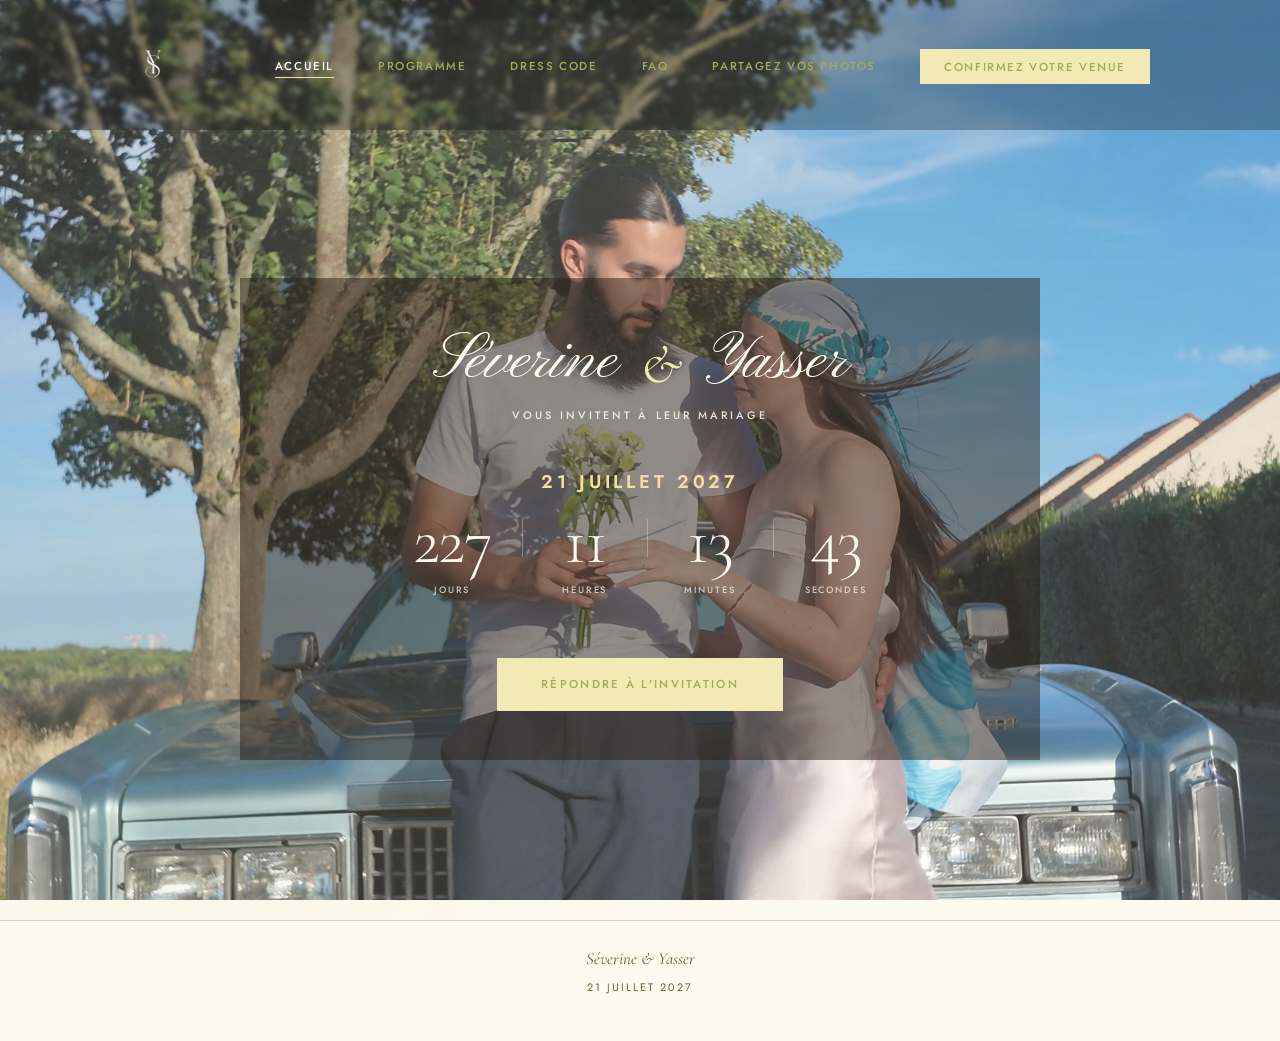
==== commit 5f7aac72: "Header mobile compact sur Programme/Dress Code/FAQ/Photos + nouvelle adresse mairie - Nouvelle class" ====
--- a/index.html
+++ b/index.html
@@ -8,7 +8,7 @@
   <link rel="preconnect" href="https://fonts.googleapis.com">
   <link rel="preconnect" href="https://fonts.gstatic.com" crossorigin>
   <link href="https://fonts.googleapis.com/css2?family=Pinyon+Script&family=Cormorant+Garamond:ital,wght@0,300;0,400;0,500;1,300;1,400&family=Jost:wght@300;400;500&display=swap" rel="stylesheet">
-  <link rel="stylesheet" href="css/style.css?v=49">
+  <link rel="stylesheet" href="css/style.css?v=50">
   <link rel="preload" as="image" href="image couv pc.jpg" fetchpriority="high">
   <link rel="icon" type="image/png" href="logo.png">
 </head>
--- a/css/style.css
+++ b/css/style.css
@@ -646,8 +646,33 @@
   .header__logo img,
   .nav__logo img,
   img[alt="Séverine & Yasser"] {
-    height: 52px !important;
+    height: 68px !important;
     width: auto !important;
+  }
+
+  /* Header compact (Programme, Dress Code, FAQ, Partagez vos photos) :
+     plus fin, marge gauche/droite, fond blanc opaque en permanence */
+  body.header-compact .header {
+    height: 88px;
+    left: 12px;
+    right: 12px;
+    background: rgba(255, 255, 255, 0.97) !important;
+  }
+  body.header-compact .header:not(.header--scrolled) .header__logo-img {
+    filter: none !important;
+  }
+  body.header-compact .header:not(.header--scrolled) .nav__toggle span {
+    background: var(--c-olive) !important;
+  }
+  body.header-compact .nav {
+    top: 88px;
+    background: var(--c-white) !important;
+  }
+
+  /* L'image de fond du page-hero doit commencer sous le header
+     compact, pas derriere lui en transparence */
+  body.header-compact .page-hero {
+    margin-top: 88px !important;
   }
 }
 
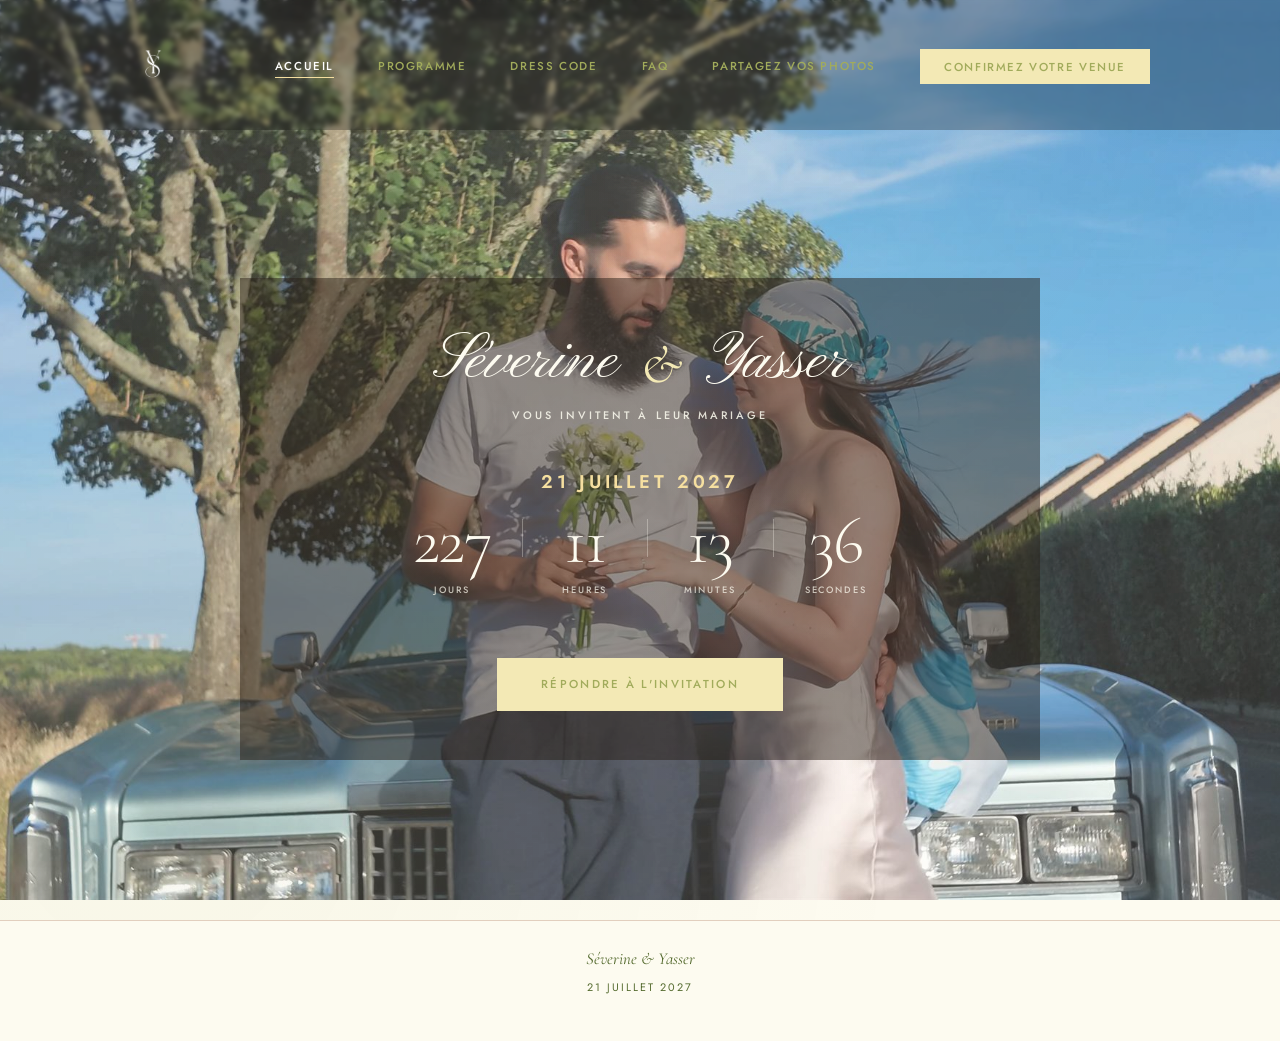
==== commit 7d1c4a38: "Header mobile page d'accueil : hauteur reduite (88px, comme les autres pages) et menu deroulant en f" ====
--- a/index.html
+++ b/index.html
@@ -8,7 +8,7 @@
   <link rel="preconnect" href="https://fonts.googleapis.com">
   <link rel="preconnect" href="https://fonts.gstatic.com" crossorigin>
   <link href="https://fonts.googleapis.com/css2?family=Pinyon+Script&family=Cormorant+Garamond:ital,wght@0,300;0,400;0,500;1,300;1,400&family=Jost:wght@300;400;500&display=swap" rel="stylesheet">
-  <link rel="stylesheet" href="css/style.css?v=50">
+  <link rel="stylesheet" href="css/style.css?v=51">
   <link rel="preload" as="image" href="image couv pc.jpg" fetchpriority="high">
   <link rel="icon" type="image/png" href="logo.png">
 </head>
--- a/css/style.css
+++ b/css/style.css
@@ -1527,8 +1527,14 @@
   body.hero-bg { padding-top: 0; padding-bottom: 0; }
 
   body.hero-bg .header {
+    height: 88px;
     background: transparent !important;
     opacity: 0.85 !important;
+  }
+
+  body.hero-bg .nav {
+    top: 88px;
+    background: var(--c-white) !important;
   }
 
   .hero { padding: 0; min-height: 100dvh; }
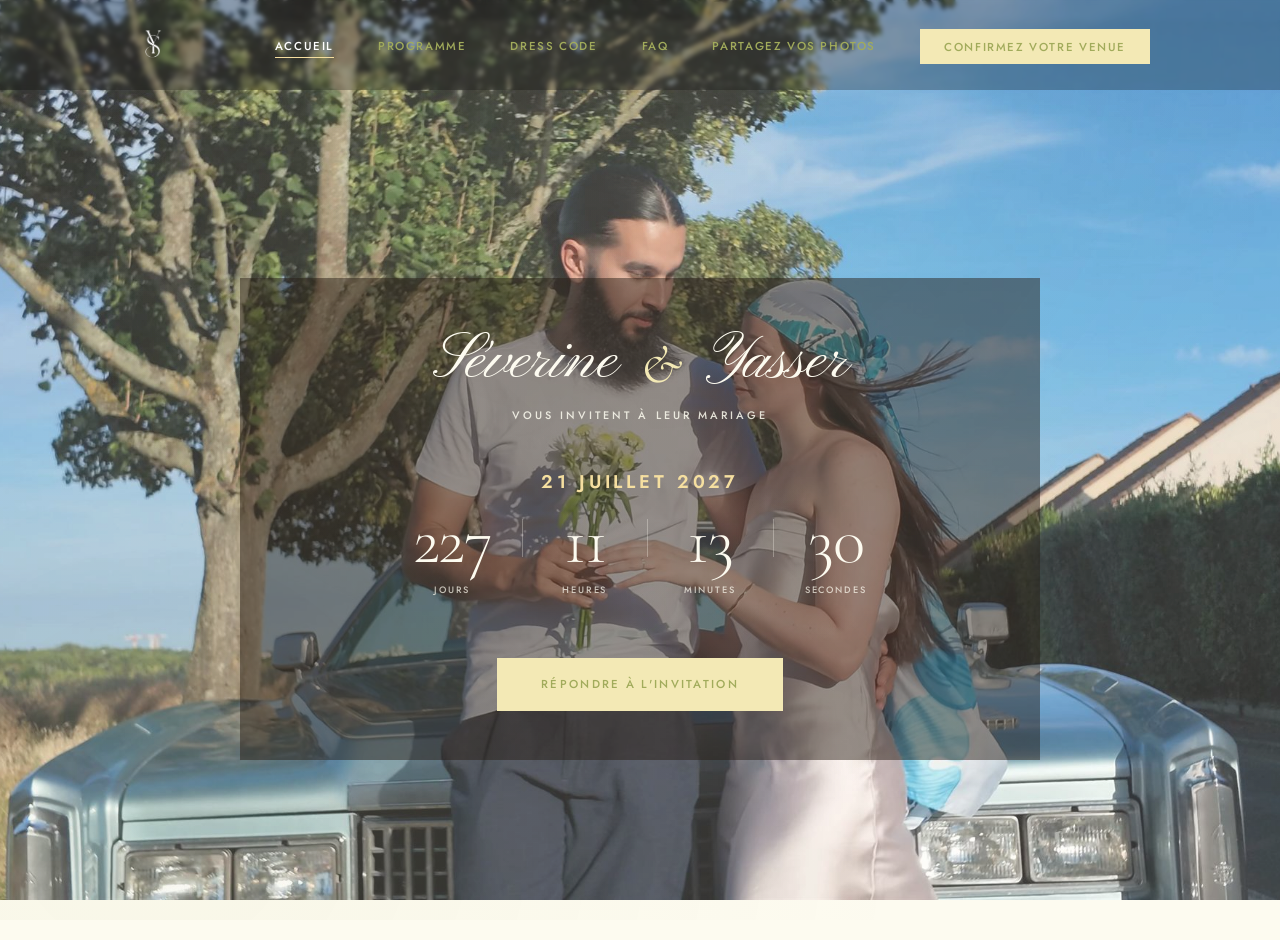
==== commit 1bda2231: "Supprime le footer d'index.html et affine le header desktop de la page d'accueil (130px -> 90px) Co-" ====
--- a/index.html
+++ b/index.html
@@ -8,7 +8,7 @@
   <link rel="preconnect" href="https://fonts.googleapis.com">
   <link rel="preconnect" href="https://fonts.gstatic.com" crossorigin>
   <link href="https://fonts.googleapis.com/css2?family=Pinyon+Script&family=Cormorant+Garamond:ital,wght@0,300;0,400;0,500;1,300;1,400&family=Jost:wght@300;400;500&display=swap" rel="stylesheet">
-  <link rel="stylesheet" href="css/style.css?v=51">
+  <link rel="stylesheet" href="css/style.css?v=52">
   <link rel="preload" as="image" href="image couv pc.jpg" fetchpriority="high">
   <link rel="icon" type="image/png" href="logo.png">
 </head>
@@ -88,14 +88,6 @@
     </section>
   </main>
 
-  <!-- ========== FOOTER ========== -->
-  <footer class="footer footer--no-yellow">
-    <div class="footer__inner">
-      <p class="footer__names">Séverine &amp; Yasser</p>
-      <p class="footer__date">21 Juillet 2027</p>
-    </div>
-  </footer>
-
   <script src="js/main.js?v=16"></script>
 </body>
 </html>
--- a/css/style.css
+++ b/css/style.css
@@ -1469,6 +1469,7 @@
 }
 
 body.hero-bg .header {
+  height: 90px;
   background: rgba(0,0,0,0.25) !important;
   backdrop-filter: blur(2px) !important;
 }
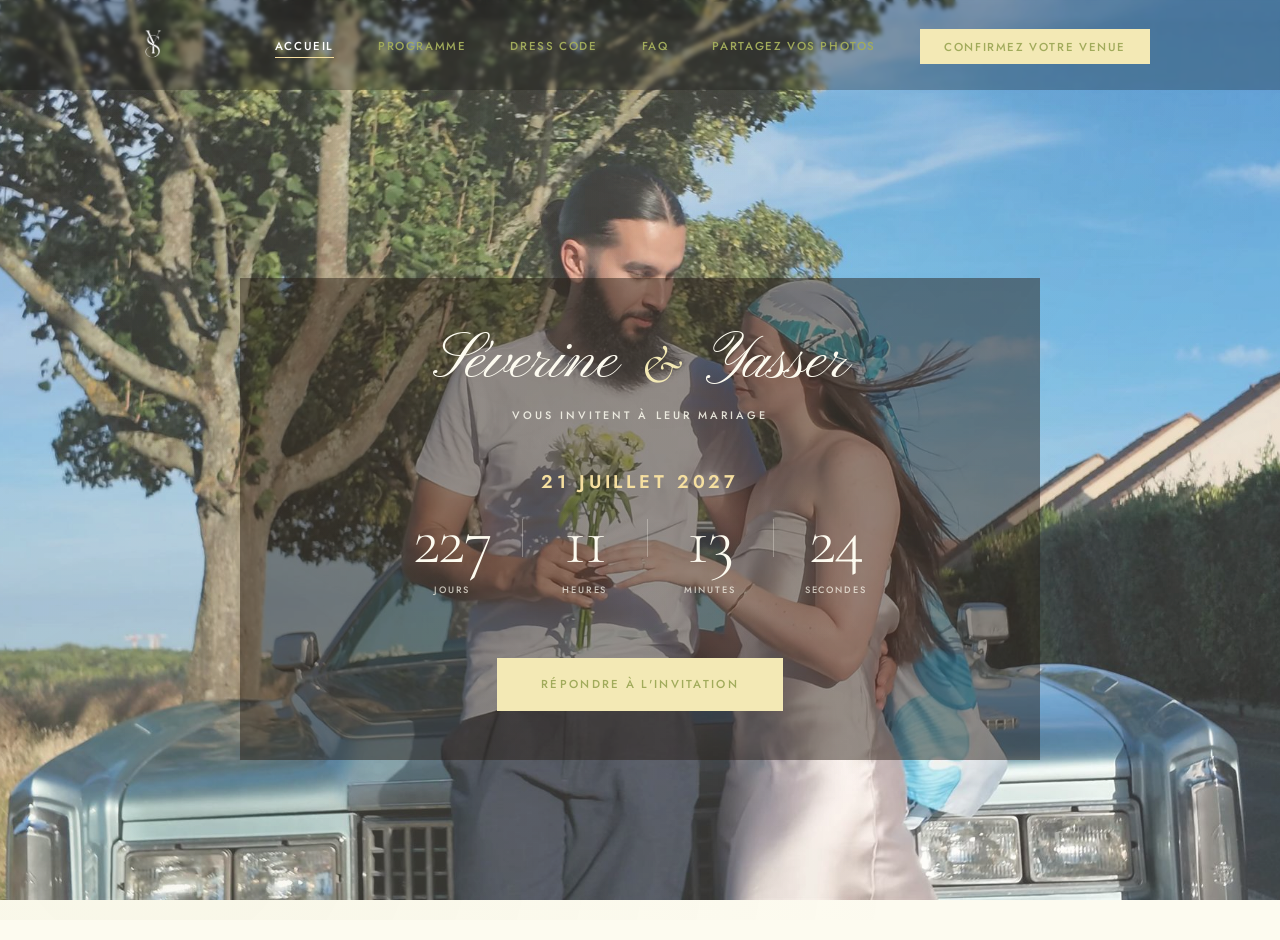
==== commit dff5d8d2: "Corrige la transparence du header et du menu deroulant mobile sur index.html body.hero-bg .header (m" ====
--- a/index.html
+++ b/index.html
@@ -8,7 +8,7 @@
   <link rel="preconnect" href="https://fonts.googleapis.com">
   <link rel="preconnect" href="https://fonts.gstatic.com" crossorigin>
   <link href="https://fonts.googleapis.com/css2?family=Pinyon+Script&family=Cormorant+Garamond:ital,wght@0,300;0,400;0,500;1,300;1,400&family=Jost:wght@300;400;500&display=swap" rel="stylesheet">
-  <link rel="stylesheet" href="css/style.css?v=52">
+  <link rel="stylesheet" href="css/style.css?v=53">
   <link rel="preload" as="image" href="image couv pc.jpg" fetchpriority="high">
   <link rel="icon" type="image/png" href="logo.png">
 </head>
--- a/css/style.css
+++ b/css/style.css
@@ -1529,13 +1529,20 @@
 
   body.hero-bg .header {
     height: 88px;
-    background: transparent !important;
-    opacity: 0.85 !important;
+    background-color: #FFFFFF !important;
+    opacity: 1 !important;
+    backdrop-filter: none !important;
+  }
+
+  body.hero-bg .header__logo-img {
+    filter: none !important;
   }
 
   body.hero-bg .nav {
     top: 88px;
-    background: var(--c-white) !important;
+    background-color: #FFFFFF !important;
+    opacity: 1 !important;
+    backdrop-filter: none !important;
   }
 
   .hero { padding: 0; min-height: 100dvh; }
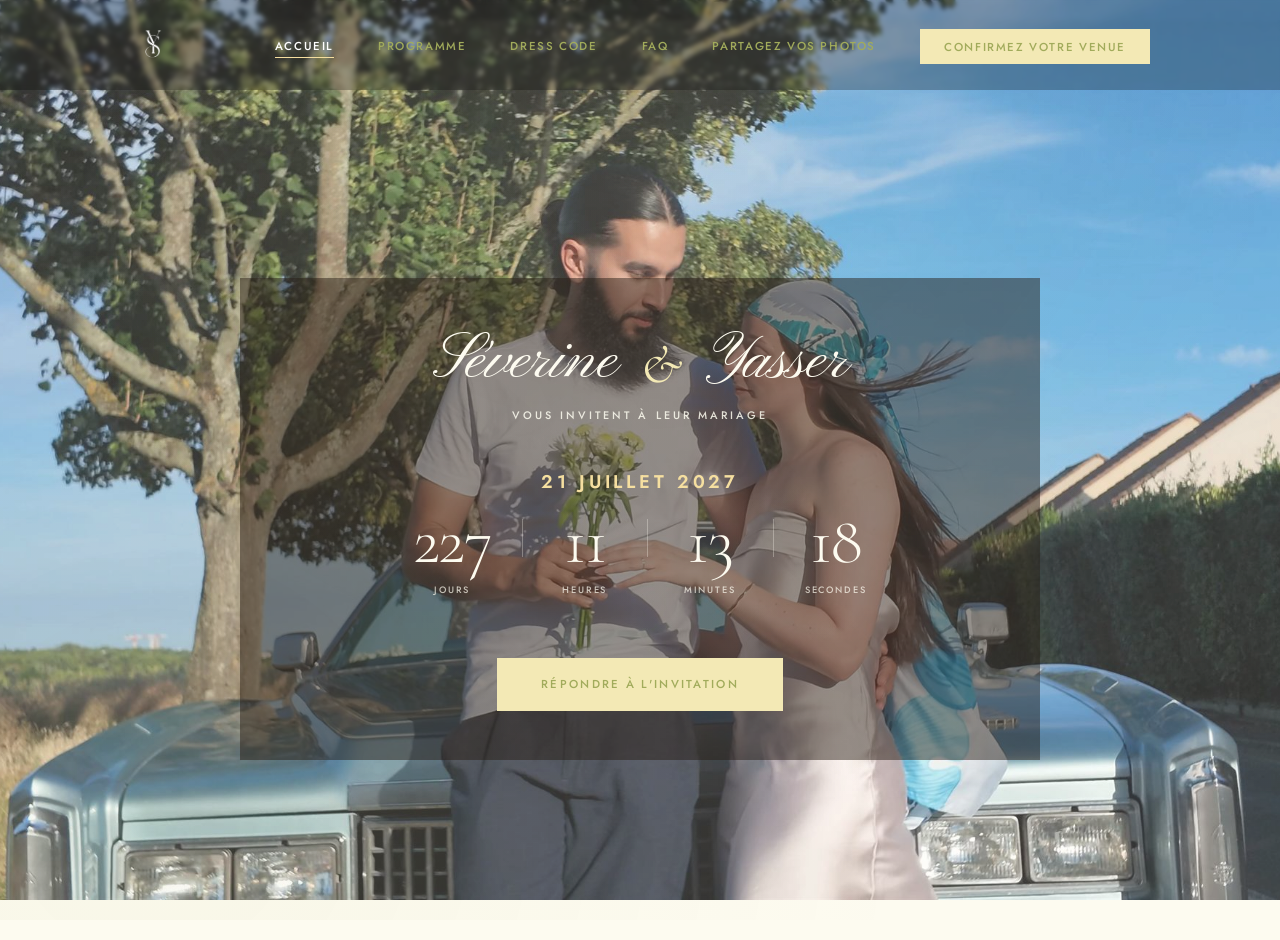
==== commit a1f4d297: "Header mobile Programme/Dress Code/FAQ/Photos en pleine largeur (retire la marge gauche/droite) ; ba" ====
--- a/index.html
+++ b/index.html
@@ -8,7 +8,7 @@
   <link rel="preconnect" href="https://fonts.googleapis.com">
   <link rel="preconnect" href="https://fonts.gstatic.com" crossorigin>
   <link href="https://fonts.googleapis.com/css2?family=Pinyon+Script&family=Cormorant+Garamond:ital,wght@0,300;0,400;0,500;1,300;1,400&family=Jost:wght@300;400;500&display=swap" rel="stylesheet">
-  <link rel="stylesheet" href="css/style.css?v=53">
+  <link rel="stylesheet" href="css/style.css?v=54">
   <link rel="preload" as="image" href="image couv pc.jpg" fetchpriority="high">
   <link rel="icon" type="image/png" href="logo.png">
 </head>
--- a/css/style.css
+++ b/css/style.css
@@ -654,8 +654,6 @@
      plus fin, marge gauche/droite, fond blanc opaque en permanence */
   body.header-compact .header {
     height: 88px;
-    left: 12px;
-    right: 12px;
     background: rgba(255, 255, 255, 0.97) !important;
   }
   body.header-compact .header:not(.header--scrolled) .header__logo-img {
@@ -1587,8 +1585,14 @@
 
   .nav__link { font-size: 0.9rem; }
 
+  .nav__list li:has(.nav__link--cta) {
+    align-self: stretch;
+  }
+
   .nav__link--cta {
-    display: inline-block;
+    display: block;
+    width: 100%;
+    text-align: center;
     margin-top: 0.5rem;
   }
 
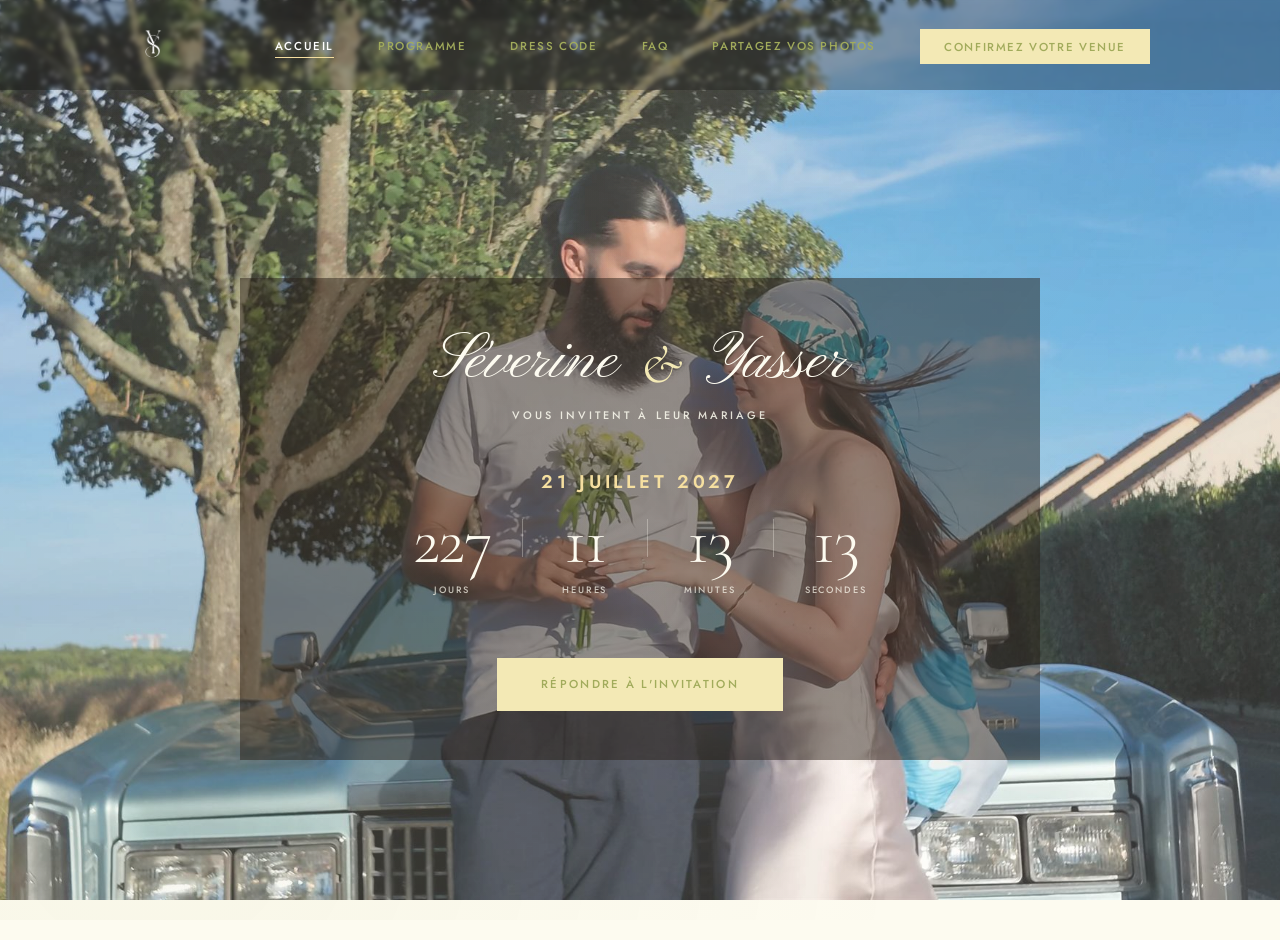
==== commit fdbdc0bf: "Repasse le header mobile d'index.html en transparent+voile (annule le fond blanc opaque) et le rend " ====
--- a/index.html
+++ b/index.html
@@ -8,7 +8,7 @@
   <link rel="preconnect" href="https://fonts.googleapis.com">
   <link rel="preconnect" href="https://fonts.gstatic.com" crossorigin>
   <link href="https://fonts.googleapis.com/css2?family=Pinyon+Script&family=Cormorant+Garamond:ital,wght@0,300;0,400;0,500;1,300;1,400&family=Jost:wght@300;400;500&display=swap" rel="stylesheet">
-  <link rel="stylesheet" href="css/style.css?v=54">
+  <link rel="stylesheet" href="css/style.css?v=55">
   <link rel="preload" as="image" href="image couv pc.jpg" fetchpriority="high">
   <link rel="icon" type="image/png" href="logo.png">
 </head>
--- a/css/style.css
+++ b/css/style.css
@@ -1526,18 +1526,13 @@
   body.hero-bg { padding-top: 0; padding-bottom: 0; }
 
   body.hero-bg .header {
-    height: 88px;
-    background-color: #FFFFFF !important;
-    opacity: 1 !important;
-    backdrop-filter: none !important;
-  }
-
-  body.hero-bg .header__logo-img {
-    filter: none !important;
+    height: 64px;
+    background: rgba(0,0,0,0.25) !important;
+    backdrop-filter: blur(2px) !important;
   }
 
   body.hero-bg .nav {
-    top: 88px;
+    top: 64px;
     background-color: #FFFFFF !important;
     opacity: 1 !important;
     backdrop-filter: none !important;
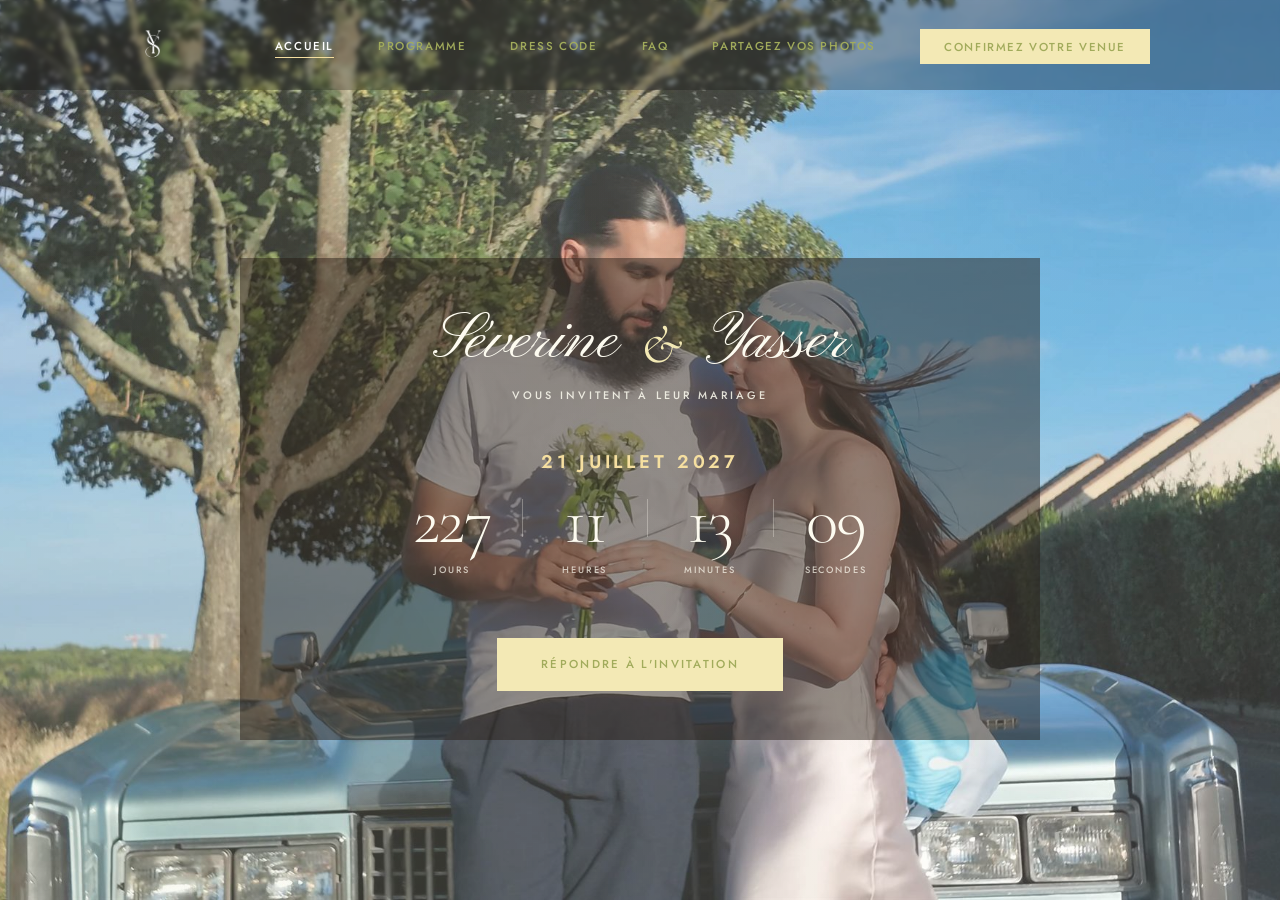
==== commit bb00b651: "Bloque completement le scroll sur index.html (body.hero-bg fixed/hidden/100vh) Le footer d'index.htm" ====
--- a/index.html
+++ b/index.html
@@ -8,7 +8,7 @@
   <link rel="preconnect" href="https://fonts.googleapis.com">
   <link rel="preconnect" href="https://fonts.gstatic.com" crossorigin>
   <link href="https://fonts.googleapis.com/css2?family=Pinyon+Script&family=Cormorant+Garamond:ital,wght@0,300;0,400;0,500;1,300;1,400&family=Jost:wght@300;400;500&display=swap" rel="stylesheet">
-  <link rel="stylesheet" href="css/style.css?v=55">
+  <link rel="stylesheet" href="css/style.css?v=56">
   <link rel="preload" as="image" href="image couv pc.jpg" fetchpriority="high">
   <link rel="icon" type="image/png" href="logo.png">
 </head>
--- a/css/style.css
+++ b/css/style.css
@@ -1462,8 +1462,12 @@
    les autres pages, qui n'ont pas l'image de fond)
    ====================================================== */
 body.hero-bg {
-  padding-top: 20px;
-  padding-bottom: 20px;
+  padding-top: 0;
+  padding-bottom: 0;
+  overflow: hidden !important;
+  height: 100vh !important;
+  position: fixed !important;
+  width: 100% !important;
 }
 
 body.hero-bg .header {
